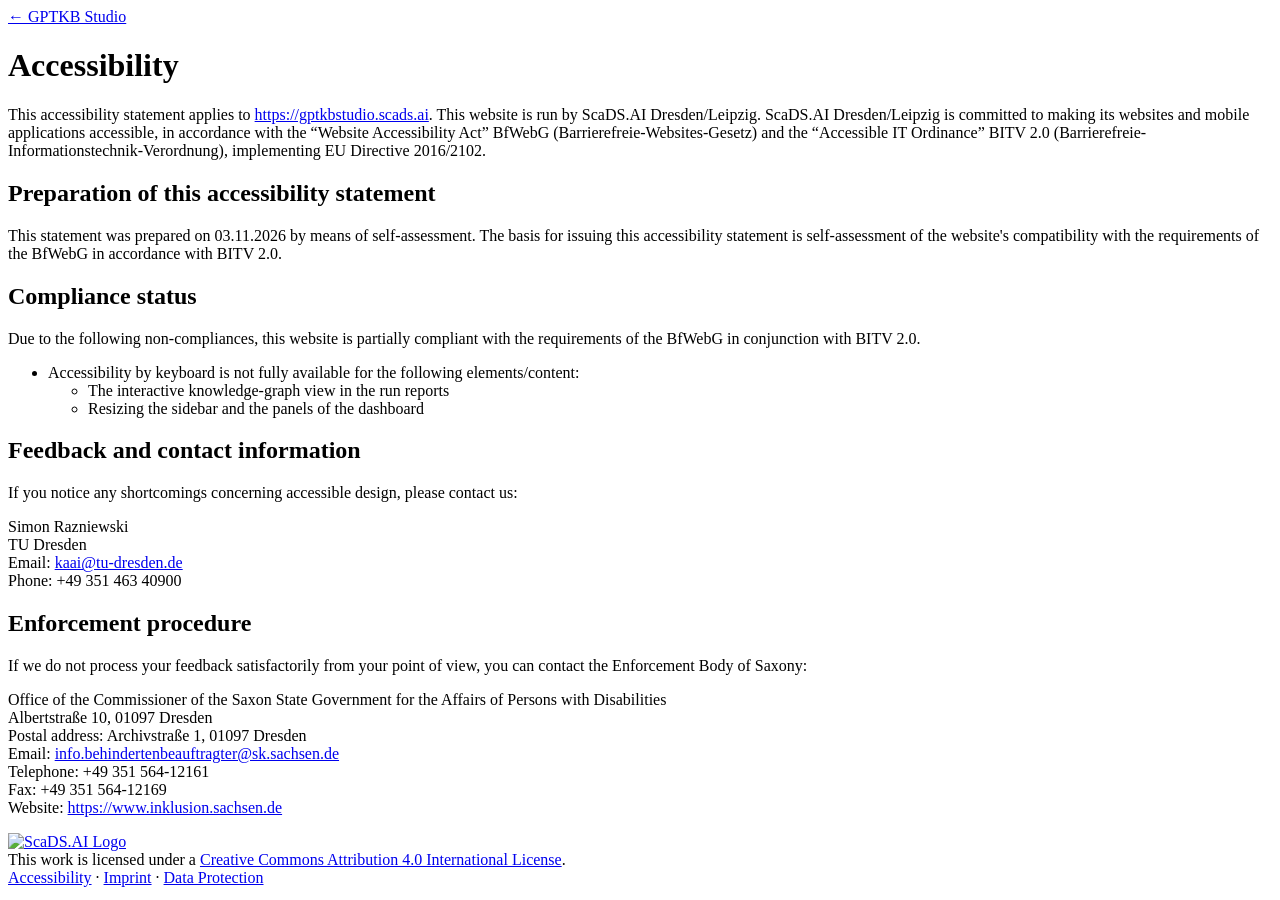
==== app/static/accessibility.html @ 8a05de94 "Footer with the ScaDS.AI logo, license and the accessibility, imprint and data protection pages" ====
<!doctype html>
<html lang="en">
  <head>
    <meta charset="utf-8" />
    <meta name="viewport" content="width=device-width, initial-scale=1" />
    <title>Accessibility — GPTKB Studio</title>
    <link rel="preconnect" href="https://fonts.googleapis.com" />
    <link rel="stylesheet" href="https://fonts.googleapis.com/css2?family=IBM+Plex+Mono:wght@400;500;600;700&family=IBM+Plex+Sans:wght@400;500;600;700&display=swap" />
    <link rel="stylesheet" href="/static/styles.css" />
    <script>
      try {
        const theme = localStorage.getItem("miniGPTKB.theme");
        if (theme === "light" || theme === "dark") document.documentElement.setAttribute("data-theme", theme);
      } catch (error) {}
    </script>
  </head>
  <body class="legal-body">
    <header class="legal-header"><a href="/">&larr; GPTKB Studio</a></header>
    <main class="legal-page">
      <h1>Accessibility</h1>
      <p>
        This accessibility statement applies to <a href="https://gptkbstudio.scads.ai">https://gptkbstudio.scads.ai</a>.
        This website is run by ScaDS.AI Dresden/Leipzig. ScaDS.AI Dresden/Leipzig is committed to making its websites
        and mobile applications accessible, in accordance with the “Website Accessibility Act” BfWebG
        (Barrierefreie-Websites-Gesetz) and the “Accessible IT Ordinance” BITV 2.0
        (Barrierefreie-Informationstechnik-Verordnung), implementing EU Directive 2016/2102.
      </p>

      <h2>Preparation of this accessibility statement</h2>
      <p>
        This statement was prepared on 03.11.2026 by means of self-assessment. The basis for issuing this accessibility
        statement is self-assessment of the website's compatibility with the requirements of the BfWebG in accordance
        with BITV 2.0.
      </p>

      <h2>Compliance status</h2>
      <p>
        Due to the following non-compliances, this website is partially compliant with the requirements of the BfWebG
        in conjunction with BITV 2.0.
      </p>
      <ul>
        <li>Accessibility by keyboard is not fully available for the following elements/content:
          <ul>
            <li>The interactive knowledge-graph view in the run reports</li>
            <li>Resizing the sidebar and the panels of the dashboard</li>
          </ul>
        </li>
      </ul>

      <h2>Feedback and contact information</h2>
      <p>If you notice any shortcomings concerning accessible design, please contact us:</p>
      <p>
        Simon Razniewski<br />
        TU Dresden<br />
        Email: <a href="mailto:kaai@tu-dresden.de">kaai@tu-dresden.de</a><br />
        Phone: +49 351 463 40900
      </p>

      <h2>Enforcement procedure</h2>
      <p>
        If we do not process your feedback satisfactorily from your point of view, you can contact the Enforcement
        Body of Saxony:
      </p>
      <p>
        Office of the Commissioner of the Saxon State Government for the Affairs of Persons with Disabilities<br />
        Albertstraße 10, 01097 Dresden<br />
        Postal address: Archivstraße 1, 01097 Dresden<br />
        Email: <a href="mailto:info.behindertenbeauftragter@sk.sachsen.de">info.behindertenbeauftragter@sk.sachsen.de</a><br />
        Telephone: +49 351 564-12161<br />
        Fax: +49 351 564-12169<br />
        Website: <a href="https://www.inklusion.sachsen.de" target="_blank" rel="noopener noreferrer">https://www.inklusion.sachsen.de</a>
      </p>
    </main>
    <footer class="site-footer">
      <a href="https://scads.ai/" target="_blank" rel="noopener noreferrer"><img class="site-footer-logo" src="/static/scads.ai.png" alt="ScaDS.AI Logo" /></a>
      <div>
        This work is licensed under a
        <a href="https://creativecommons.org/licenses/by/4.0/" target="_blank" rel="noopener noreferrer">Creative Commons Attribution 4.0 International License</a>.
      </div>
      <div>
        <a href="/accessibility/">Accessibility</a>
        <span aria-hidden="true">·</span>
        <a href="/imprint/">Imprint</a>
        <span aria-hidden="true">·</span>
        <a href="/privacy/">Data Protection</a>
      </div>
    </footer>
  </body>
</html>
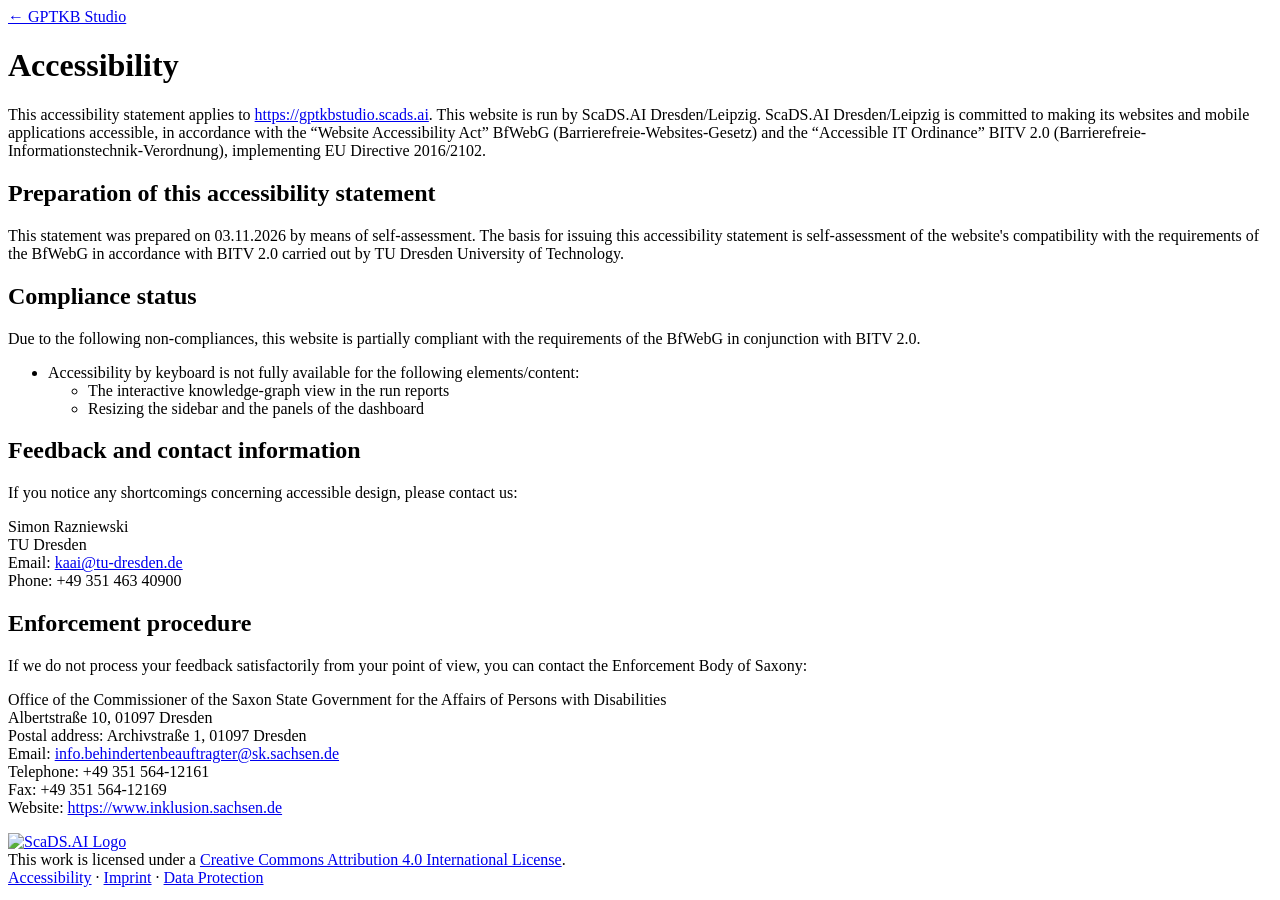
==== commit 01fb1110: "Legal pages: keep the TU Dresden mentions of the gptkb.org pages" ====
--- a/app/static/accessibility.html
+++ b/app/static/accessibility.html
@@ -30,7 +30,7 @@
       <p>
         This statement was prepared on 03.11.2026 by means of self-assessment. The basis for issuing this accessibility
         statement is self-assessment of the website's compatibility with the requirements of the BfWebG in accordance
-        with BITV 2.0.
+        with BITV 2.0 carried out by TU Dresden University of Technology.
       </p>
 
       <h2>Compliance status</h2>
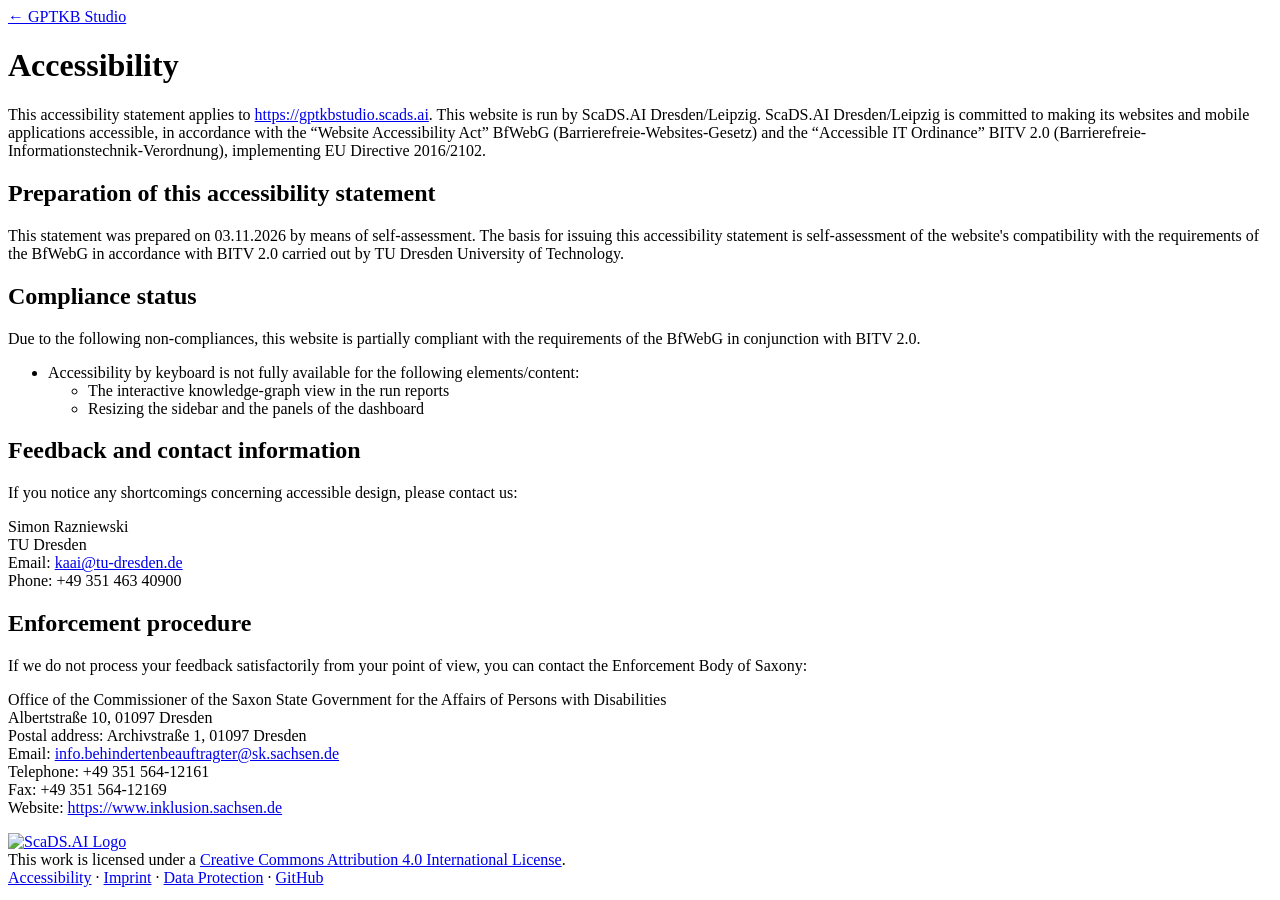
==== commit 0d76a988: "Link the GitHub repository from the sidebar and the footer" ====
--- a/app/static/accessibility.html
+++ b/app/static/accessibility.html
@@ -83,6 +83,8 @@
         <a href="/imprint/">Imprint</a>
         <span aria-hidden="true">·</span>
         <a href="/privacy/">Data Protection</a>
+        <span aria-hidden="true">·</span>
+        <a href="https://github.com/Knowledge-aware-AI/GPTKB-Studio" target="_blank" rel="noopener noreferrer">GitHub</a>
       </div>
     </footer>
   </body>
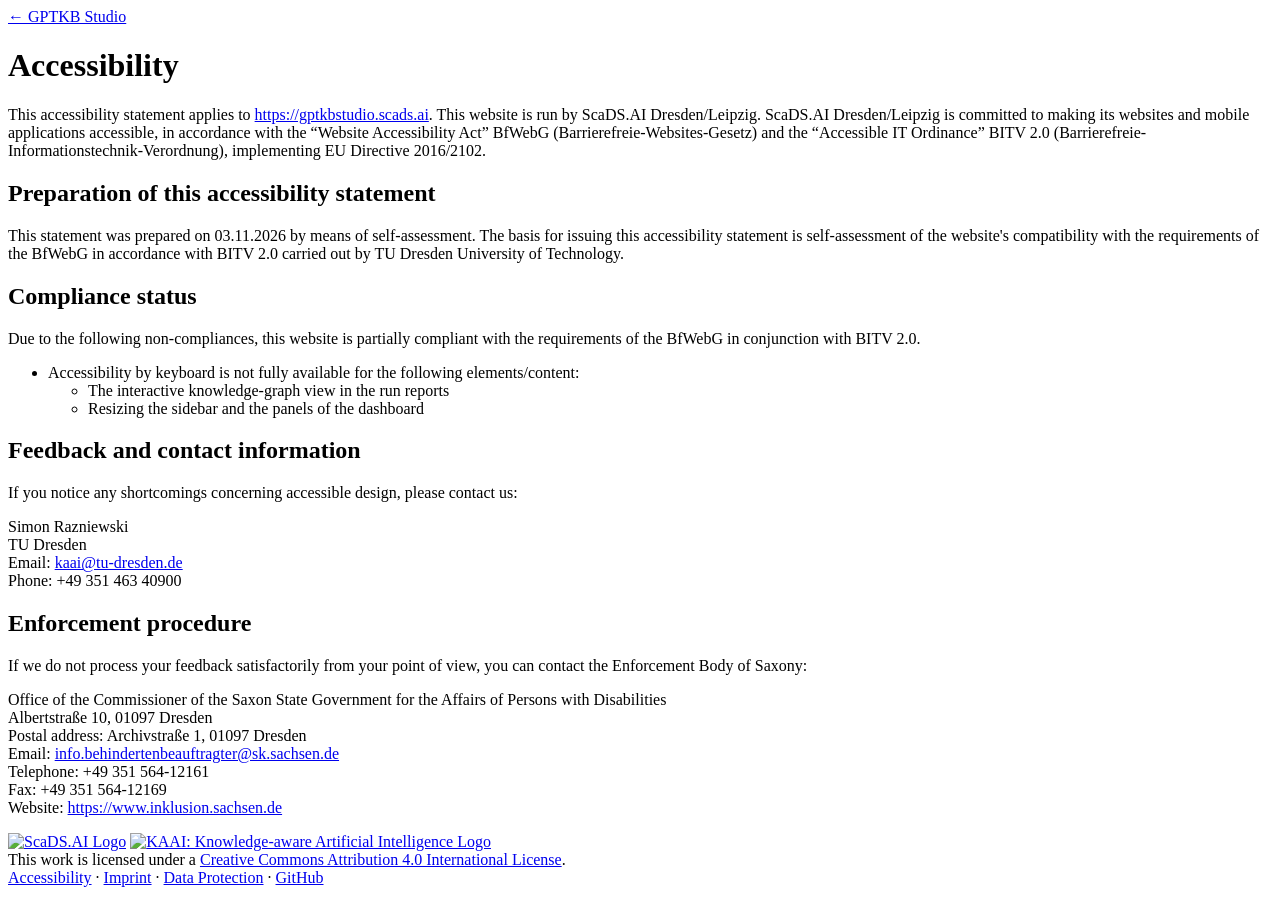
==== commit 0b35c7b6: "Footer: KAAI logo next to the ScaDS.AI one; larger sidebar text" ====
--- a/app/static/accessibility.html
+++ b/app/static/accessibility.html
@@ -72,7 +72,10 @@
       </p>
     </main>
     <footer class="site-footer">
-      <a href="https://scads.ai/" target="_blank" rel="noopener noreferrer"><img class="site-footer-logo" src="/static/scads.ai.png" alt="ScaDS.AI Logo" /></a>
+      <div class="site-footer-logos">
+        <a href="https://scads.ai/" target="_blank" rel="noopener noreferrer"><img class="site-footer-logo" src="/static/scads.ai.png" alt="ScaDS.AI Logo" /></a>
+        <a href="https://scads.ai/about-us/ai-professorships/kaai/" target="_blank" rel="noopener noreferrer"><img class="site-footer-logo" src="/static/kaai.png" alt="KAAI: Knowledge-aware Artificial Intelligence Logo" /></a>
+      </div>
       <div>
         This work is licensed under a
         <a href="https://creativecommons.org/licenses/by/4.0/" target="_blank" rel="noopener noreferrer">Creative Commons Attribution 4.0 International License</a>.
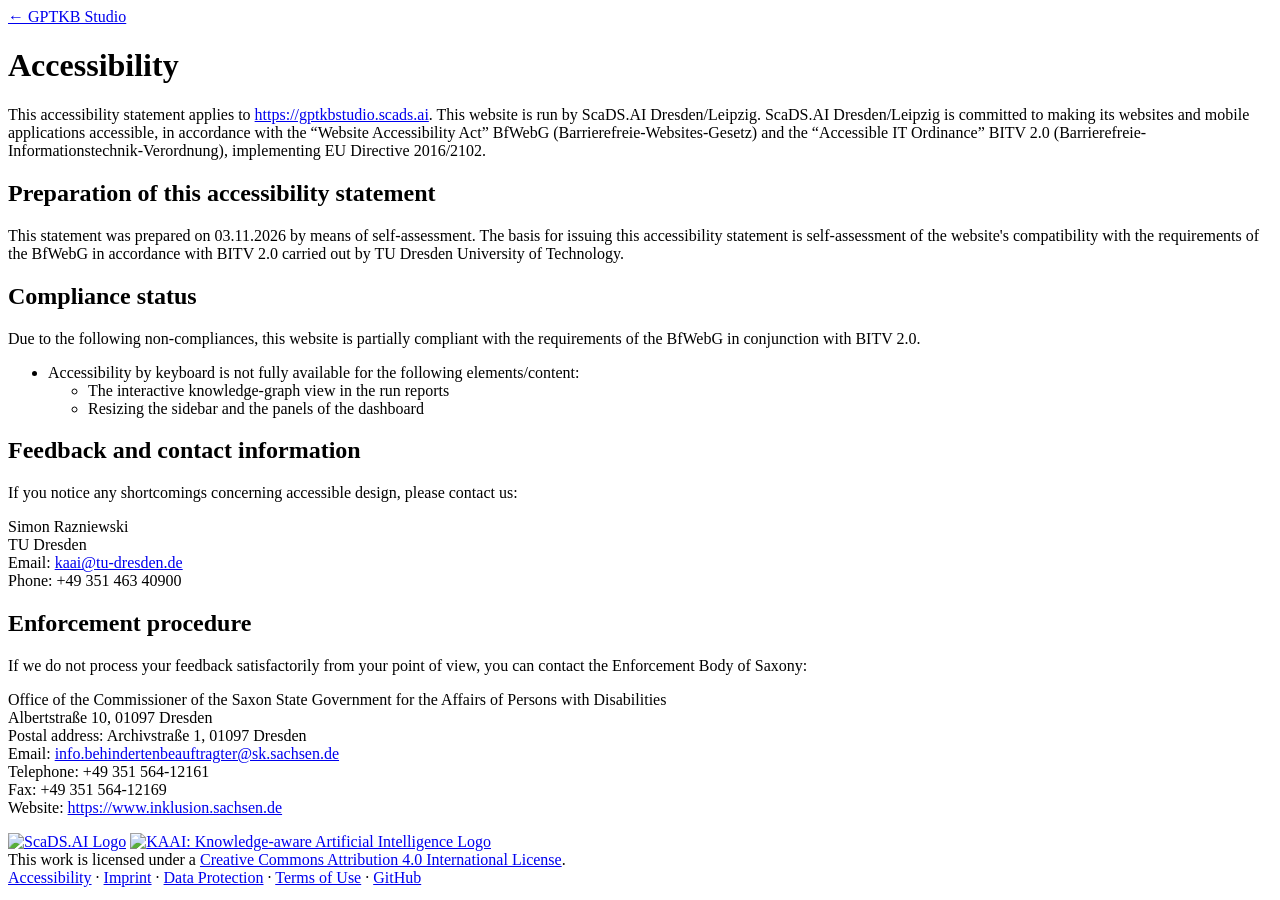
==== commit e1a7ef18: "Terms of use, legal links on report pages, API keys removed from run logs and failure records, impri" ====
--- a/app/static/accessibility.html
+++ b/app/static/accessibility.html
@@ -6,6 +6,7 @@
     <title>Accessibility — GPTKB Studio</title>
     <link rel="preconnect" href="https://fonts.googleapis.com" />
     <link rel="stylesheet" href="https://fonts.googleapis.com/css2?family=IBM+Plex+Mono:wght@400;500;600;700&family=IBM+Plex+Sans:wght@400;500;600;700&display=swap" />
+    <link rel="icon" type="image/svg+xml" href="/static/favicon.svg" />
     <link rel="stylesheet" href="/static/styles.css" />
     <script>
       try {
@@ -87,6 +88,8 @@
         <span aria-hidden="true">·</span>
         <a href="/privacy/">Data Protection</a>
         <span aria-hidden="true">·</span>
+        <a href="/terms/">Terms of Use</a>
+        <span aria-hidden="true">·</span>
         <a href="https://github.com/Knowledge-aware-AI/GPTKB-Studio" target="_blank" rel="noopener noreferrer">GitHub</a>
       </div>
     </footer>
